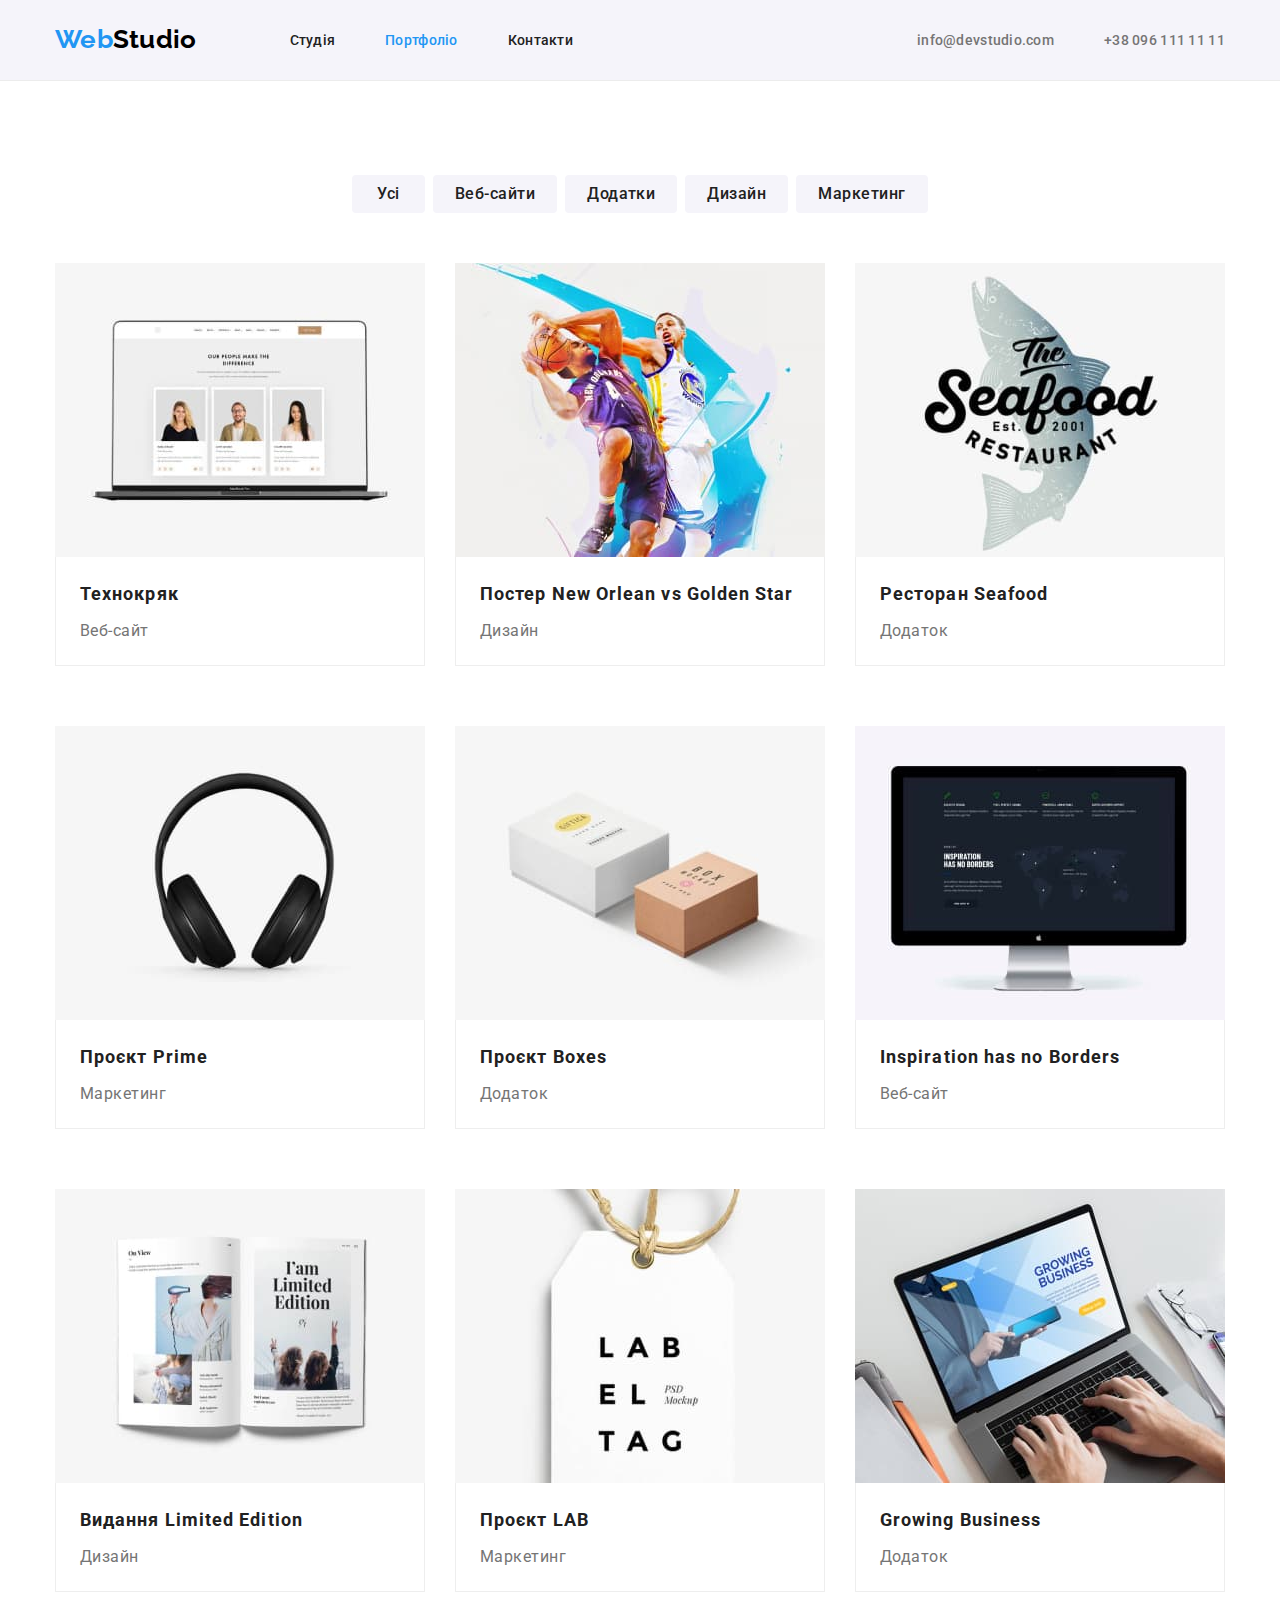
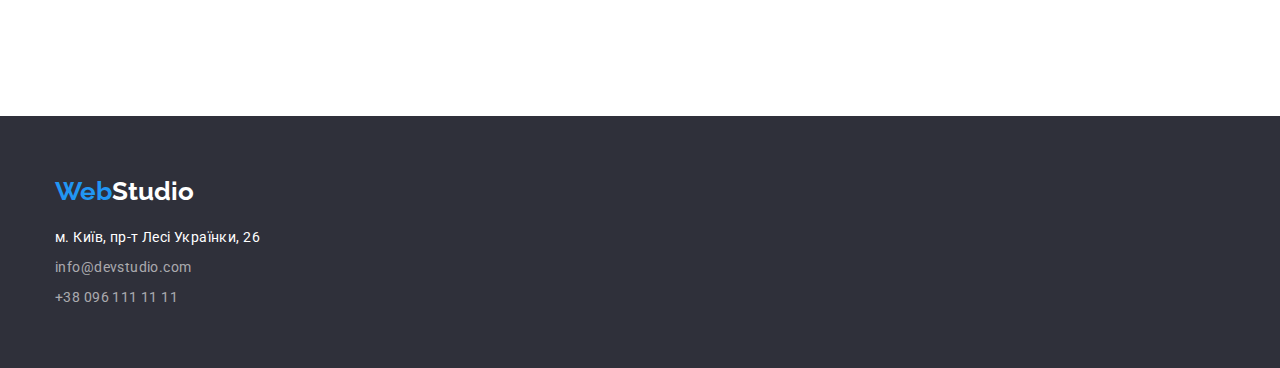
==== portfolio.html @ b0a4e6e9 "початок ДЗ4" ====
<!DOCTYPE html>
<html lang="uk">
  <head>
    <meta charset="UTF-8" />
    <meta http-equiv="X-UA-Compatible" content="IE=edge" />
    <meta name="viewport" content="width=device-width, initial-scale=1.0" />
    <title>Портфоліо</title>
    <!-- спочатку шрифти -->
    <link rel="preconnect" href="https://fonts.googleapis.com" />
    <link rel="preconnect" href="https://fonts.gstatic.com" crossorigin />
    <link
      rel="stylesheet"
      href="https://fonts.googleapis.com/css2?family=Raleway:wght@700&family=Roboto:wght@400;500;700;900&display=swap"
    />
    <!-- нормалізатор -->
    <link
      rel="stylesheet"
      href="https://cdnjs.cloudflare.com/ajax/libs/modern-normalize/1.0.0/modern-normalize.min.css"
    />
    <!-- мої стилі -->
    <link rel="stylesheet" href="./css/styles.css" />
  </head>
  <body>
    <!-- шапка сайта з навігацією-->
    <header class="header-section">
      <!--Logo-->
      <div class="container header-container">
        <a class="logo header" href="./index.html">
          <span class="logo web">Web</span>
          <span class="logo studio">Studio</span>
        </a>
        <!-- Навігація по сторінках сайта -->
        <nav class="header-nav">
          <ul class="header-nav-list">
            <li class="header-nav-item">
              <a class="header-nav-link" href="./index.html">Студія</a>
            </li>
            <li class="header-nav-item">
              <a class="header-nav-link current" href="./portfolio.html"
                >Портфоліо</a
              >
            </li>
            <li class="header-nav-item">
              <a class="header-nav-link" href="#contacts">Контакти</a>
            </li>
          </ul>
        </nav>
        <!-- Лінки контактів -->
        <ul class="header-contact-list">
          <li class="header-contact-item">
            <a class="header-contact-link" href="mailto:info@devstudio.com"
              >info@devstudio.com
            </a>
          </li>
          <li class="header-contact-item">
            <a class="header-contact-link" href="tel:+380961111111"
              >+38 096 111 11 11</a
            >
          </li>
        </ul>
      </div>
    </header>
    <!--контент сторінки portfolio-->
    <main>
      <!-- content-portfolio-section-->
      <section class="portfolio-section section">
        <div class="container">
          <h1 class="title-first visually-hidden">Портфоліо</h1>
          <!-- list of buttons=filter portfolio  -->
          <ul class="filter-list">
            <li class="filter-item">
              <button type="button" class="filter-button btn all">Усі</button>
            </li>
            <li class="filter-item">
              <button type="button" class="filter-button btn web">
                Веб-сайти
              </button>
            </li>
            <li class="filter-item">
              <button type="button" class="filter-button btn app">
                Додатки
              </button>
            </li>
            <li class="filter-item">
              <button type="button" class="filter-button btn design">
                Дизайн
              </button>
            </li>
            <li class="filter-item">
              <button type="button" class="filter-button btn marketing">
                Маркетинг
              </button>
            </li>
          </ul>
          <!--  list of project cards  -->
          <ul class="projects-list">
            <!--project1 11 Веб-сайт Технокряк  -->
            <li class="project-item">
              <a class="project-link" href="#">
                <img
                  class="project-img"
                  src="./images/project1.jpg"
                  alt="Проект Веб-сайту Технокряк"
                />
                <div class="group-portfolio">
                  <h2 class="project-title">Технокряк</h2>
                  <p  class="project-type">Веб-сайт</p>
                </div>
              </a>
            </li>
            <!--project2 12 Дизайн Постер New Orlean vs Golden Star -->
            <li class="project-item">
              <a class="project-link" href="#">
                <img
                  class="project-img"
                  src="./images/project2.jpg"
                  alt="Проект Дизайну Постер New Orlean vs Golden"
                />
                <div class="group-portfolio">
                  <h2 class="project-title">
                    Постер New Orlean vs Golden Star
                  </h2>
                  <p class="project-type">Дизайн</p>
                </div>
              </a>
            </li>
            <!--project3 13 Додаток Ресторан Seafood -->
            <li class="project-item">
              <a class="project-link" href="#">
                <img
                  class="project-img"
                  src="./images/project3.jpg"
                  project-title
                  alt="Проект Додаток Ресторан Seafood"
                />
                <div class="group-portfolio">
                  <h2 class="project-title">Ресторан Seafood</h2>
                  <p class="project-type">Додаток</p>
                </div>
              </a>
            </li>
            <!--project4 21 Маркетинг Проєкт Prime  -->
            <li class="project-item">
              <a class="project-link" href="#">
                <img
                  class="project-img"
                  src="./images/project4.jpg"
                  alt="Проект Маркетинг Проєкт Prime"
                />
                <div class="group-portfolio">
                  <h2 class="project-title">Проєкт Prime</h2>
                  <p class="project-type">Маркетинг</p>
                </div>
              </a>
            </li>
            <!--project5 22 Додаток Проєкт Boxes -->
            <li class="project-item">
              <a class="project-link" href="#">
                <img
                  class="project-img"
                  src="./images/project5.jpg"
                  alt="Проект Додаток Проєкт Boxes"
                />
                <div class="group-portfolio">
                  <h2 class="project-title">Проєкт Boxes</h2>
                  <p class="project-type">Додаток</p>
                </div>
              </a>
            </li>
            <!--project6 23 Веб-сайт Inspiration has no Borders -->
            <li class="project-item">
              <a class="project-link link" href="#">
                <img
                  class="project-img"
                  src="./images/project6.jpg"
                  alt="Проект Веб-сайта Inspiration has no Borders"
                />
                <div class="group-portfolio">
                  <h2 class="project-title">Inspiration has no Borders</h2>
                  <p class="project-type">Веб-сайт</p>
                </div>
              </a>
            </li>
            <!--project7 31 Дизайн Видання Limited Edition -->
            <li class="project-item">
              <a class="project-link link" href="#">
                <img
                  class="project-img"
                  src="./images/project7.jpg"
                  alt="Проект Дизайну Видання Limited Edition"
                />
                <div class="group-portfolio">
                  <h2 class="project-title">Видання Limited Edition</h2>
                  <p class="project-type">Дизайн</p>
                </div>
              </a>
            </li>
            <!--project8 32 Мркетинг Проєкт LAB -->
            <li class="project-item">
              <a class="project-link link" href="#">
                <img
                  class="project-img"
                  src="./images/project8.jpg"
                  alt="Проект Маркетингу Проєкт LAB"
                />
                <div class="group-portfolio">
                  <h2 class="project-title">Проєкт LAB</h2>
                  <p class="project-type">Маркетинг</p>
                </div>
              </a>
            </li>
            <!--project9 33 Додаток Growing Business -->
            <li class="project-item">
              <a class="project-link link" href="#">
                <img
                  class="project-img"
                  src="./images/project9.jpg"
                  alt="Проект Додаток Growing Business"
                />
                <div class="group-portfolio">
                  <h2 class="project-title">Growing Business</h2>
                  <p class="project-type">Додаток</p>
                </div>
              </a>
            </li>
          </ul>
        </div>
      </section>
    </main>
    <footer class="footer-section" id="contacts">
      <div class="container">
        <a class="logo footer" href="./index.html"
          ><span class="logo web">Web</span
          ><span class="logo studio">Studio</span>
        </a>
        <address class="address-section">
          <ul class="footer-list">
            <li class="footer-list-item">
              <a
                class="footer-link map"
                href="https://goo.gl/maps/kqAVkC1o9cEqBrma6"
                target="_blank"
                rel="noopener noreferrer nofollow"
                >м. Київ, пр-т Лесі Українки, 26</a
              >
            </li>
            <li class="footer-list-item">
              <a class="footer-link" href="mailto:info@devstudio.com"
                >info@devstudio.com</a
              >
            </li>
            <li class="footer-list-item">
              <a class="footer-link" href="tel:+380961111111"
                >+38 096 111 11 11</a
              >
            </li>
          </ul>
        </address>
      </div>
    </footer>
  </body>
</html>
---- css/styles.css ----
/* змінні */
/* палітра проекта */
:root {
  --prime-bg-color--: #ffffff; /*білий*/
  --second-bg-color--: #2f303a; /*темно сірий*/
  --title-ccolor--: #212121; /*чорний*/
  --accent-color--: #2196f3; /*голубий*/
  --text-color--: #757575; /*сірий*/
  --button-bg-color--: #f5f4fa;

  /* шрифти проекта  */
  --prime-font-family--: "Roboto", sans-serif;
  --second-font-family--: "Raleway", sans-serif;
}
/* глобальні налаштування */
body {
  font-family: var(--prime-font-family--); /*'Roboto', sans-serif*/
  color: var(--text-color--);
  background-color: var(--prime-bg-color--);
}

/* reset  обнулюємо відступи/стилі призначені browser*/
h1,
h2,
h3,
h4,
h5,
h6,
p {
  margin: 0;
}

ul {
  margin: 0;
  padding: 0;
  list-style: none;
}
li {
  margin: 0;
  padding: 0;
}

img {
  display: block;
}
a {
  text-decoration: none;
}
/*загальне налаштування для кнопок */
.btn {
  font-family: var(--prime-font-family--);
  border: none;
  cursor: pointer;
}
/* активна кнопка */
.active {
  color: var(--prime-bg-color--);
  background: var(--accent-color--);
}

/* скриває елемент */
.visually-hidden {
  position: fixed;
  transform: scale(0);
}
/* більший контейнер */
.big-container {
  width: 1600px;
  margin: 0 auto; /* батько центрує  в собі*/
}  

/* меньший контейнер  */
.container {
  width: 1200px;
  margin: 0 auto; /*вертик забирає горизонт центрує блоковий*/
  padding: 0 15px;
}
/* спільна властивість секцій */
.section {
  padding-bottom: 94px;
  
 }

.uppercase {
  text-transform: uppercase;
}

/* h1 */
.title-first {
  font-weight: 900;
  font-size: 44px;
  line-height: calc(60 / 44);
  text-align: center;
  letter-spacing: 0.06em;
  text-transform: uppercase;
  color: var(--title-color--);
}
/* h2 */
.title-second {
  font-weight: 700;
  font-size: 36px;
  line-height: calc(42 / 36);
  text-align: center;
  letter-spacing: 0.03em;
  color: var(--title-ccolor--);
}
/* h3 */
.title-third {
  font-weight: 700;
  font-size: 14px;
  line-height: calc(16 / 14);
  letter-spacing: 0.03em;
  text-align: center;
  /* text-transform: uppercase; */
  color: var(--title-ccolor--);
}

/* стилі header */

.header-section {
  /* спільний шрифт */
  font-weight: 500;
  font-size: 14px;
  line-height: calc(16 / 14);
  letter-spacing: 0.02em;
  
  /* margin-bottom:21px; */
}
/* logo */
.logo {
  font-family: "Raleway", sans-serif;
  font-weight: 700;
  font-style: normal;
  font-size: 26px;
  line-height: calc(31 / 26);
  letter-spacing: 3%;
}
.logo.header {
  display: flex;
  
}
.logo.web {
  color: var(--accent-color--);
}
.logo.studio {
  display:inline-block;
  margin-right:93px;
  color: #000;

}
.header-section {
  border-bottom: 1px solid#ECECEC;
  background-color: var(--button-bg-color--);
}
/* весь header у flex container */
.header-container {
  display: flex;
  /* justify-content: space-between; */
  align-items: center;
  padding-top: 24px;
  padding-bottom: 25px;
 
}
/* Навігація по сторінках сайта */
/* навігація  в header  flex container*/
.header-nav-list {
  display: flex;
  justify-content: space-between;
  margin-right:344px;
}
/* елементи навігації */
.header-nav-item:not(:last-child) {
  margin-right: 50px;
}
/* padding link збільшує зону клікабельності */
.header-nav-link {
  color: var(--title-ccolor--);
  padding: 32px 0px;
}
/* підсвітка посилання активної сторінки */
.current {
  color: var(--accent-color--);
}
/* Контакт ліст у flex щоб поставити у рядок */
.header-contact-list {
  display: flex;
}
.header-contact-item:not(:first-child) {
  margin-left: 50px;
}

/* вигляд мейл і телефон */
.header-contact-link {
  color: var(--text-color--);
  padding: 32px 0px;
}
/* реакція на наведення на елемент списка посилання  */
.header-nav-link:focus,
.header-nav-link:hover,
.header-contact0link:focus,
.header-contact-link:hover {
  color: var(--accent-color--);
}

/* стилі index */
/* секція hero */
/* hero  title-first */

.hero-section {
  color: var(--prime-bg-color--); /*білий*шрифт */
  background: var(--second-bg-color--); /*темн осірий фон*/
  padding-top: 200px;
  padding-bottom: 200px;
}

.title-first.hero-title {
  margin-left: auto;
  margin-right: auto;
  margin-bottom: 30px;
  width: 696px;
}

.hero-button {
  padding: 10px 32px;
  font-weight: 700;
  font-size: 16px;
  line-height: calc(30 / 16);
  letter-spacing: 0.06em;
  background-color: var(--accent-color--);
  color: var(--prime-bg-color);
  box-shadow: 0px 4px 4px rgba(0, 0, 0, 0.15);
  border-radius: 4px;
  display:block;
  margin: 0 auto; /*вертик забирає горизонтально центрує*/
}
.hero-button:focus,
.hero-button:hover {
  background: #188ce8;
}

/* секція Особливості */
/* feature-section */
/* h2 схований */
/* h3 - .tille-third */
/* feature-section обгорнута в  container 1200px */
.feature-section {
  padding-top: 94px;
}

/* список feature ставимо в рядок */
.feature-list {
  display: flex;
  justify-content: space-between;
}
/* заголовки в li feature-list */
.feature-list .title-third {
  text-align: left;
  margin-bottom: 10px;
}
/* p в li */
.feature-text {
  font-size: 14px;
  line-height: calc(24 / 14);
  letter-spacing: 0.03em;
  color: var(--text-color--);
}
/* колекція контайнера flex-list * /
/* всі елементи однакової величини на main axis */
.feature-list-item {
  flex-basis: 270px;
}
/* відстань між всіма ел-ми колекції крім останнього */
.feature-list-item:not(:last-child) {
  margin-right: 30px;
}
/* секція deal Чим ми займаємось */
/*h2 - .title-second*/

.container .deal {
  margin: 0px 15px;
}

.title-second.deal-title {
  margin-bottom: 50px;
}
/* картинки в рядок */
.deal-list {
  display: flex;
  justify-content: space-between;
}
/* Якщо змінити к-ть картинок поки не знаю що написати замість 3 */
/* img  діти li які є ел-ми flex container тому унаслідують наступне  */
.deal-list-item {
  flex-basis: calc((100% - 30px * 2) / 3);
}
/* підозрюю що рохміри img треба пропорційно до різних екранів */
.deal-list-img {
  width: 370px;
  max-height: 294px;
}
/* .deal-list-item:not(:last-child) {
  margin-right:30px;
 } */

/* секція Наша команда */
/* h2 Наша команда - title-second */
.team-section {
  background: #f5f4fa;
  padding-top: 94px;
  padding-bottom: 94px;
}

.team-title.title-second {
  margin-bottom: 50px;
}

.team-cards-list {
  display: flex;
  
  justify-content: center;
}

.team-card-item {
  background-color: var(--prime-bg-color--);
  box-shadow: 0px 1px 3px rgba(0, 0, 0, 0.12), 0px 1px 1px rgba(0, 0, 0, 0.14), 0px 2px 1px rgba(0, 0, 0, 0.2);
border-radius: 0px 0px 4px 4px;

  margin-right: 30px;
  flex-basis: calc((100%-30px * 3) / 4);
}

.team-card-item:last-child {
  margin-right: 0px;
}

.card-image {
  display: block;
  width: 270px;
  margin-bottom: 30px;
  /* height: 260px; */
}
/* h3 - card-name title-second */
.card-name {
  font-weight: 500;
  font-size: 16px;
  line-height: calc(18.75 / 1 6);
  letter-spacing: 0.03em;
  color: var(--title-ccolor--);
  text-align: center;
  margin-bottom: 10px;
}

/* position */
.card-position {
  font-size: 16px;
  line-height: calc(18.75 / 16);
  text-align: center;
  letter-spacing: 0.03em;
  color: var(--text-color--);
  margin-bottom: 30px;
}

/* porfolio section */
/* h1 Портфоліо -title-first схований */
/* розширяємо секцію щоб контент відступаєв від фільтра */
.portfolio-section {
  padding-top: 94px;
}

/* меню фільтра проектів */
/* ul - flex container */
.filter-list {
  display: flex;
  justify-content: center;
  gap: 8px;
  margin-bottom: 50px;
 
}

/* кнопка фільтра за замовчанням inline */

.filter-button {
  display:inline-block;
  text-align: center;
  font-weight: 500;
  font-size: 16px;
  line-height: calc(26 / 16);
  letter-spacing: 0.03em;
  color: var(--title-ccolor--);
  background: var(--button-bg-color--);
  border-radius: 4px;
  padding: 6px 22px;
  /* margin:0; */
  
  
 }
 .filter-button.all{
 padding: 6px 25px;
 }

/* кнопки фільтра проектів при hover */
.filter-button:focus,
.filter-button:hover {
   color: var(--prime-bg-color--);
  background-color: var(--accent-color--);
}



/* projects */
/* h2 - title-econd  */
.project-img {
  width: 370px;
  height: 294px;
   
}

/* згрупування під карткою портфоліо */
.group-portfolio {
  width: 370px;
  padding:19px 24px 19px 24px ;
  border: 1px solid #eeeeee;
  border-top: none;
 }

/*h2 title-project */
.project-title {
  font-weight: 700;
  font-size: 18px;
  line-height: calc(36 / 18);
  letter-spacing: 0.06em;
  color: var(--title-ccolor--);
  margin-bottom: 4px;
}

.project-type {
  font-size: 16px;
  line-height: calc(30 / 16);
  letter-spacing: 0.03em;
  color: var(--text-color--);
}

/* проекти в рядок з переносом по 4 з gap 30зч */
.projects-list {
  display: flex;
  flex-wrap: wrap;
  gap: 30px;
}
/* проект */
.project-item {
  background: #ffffff;
  /* flex-basis: calc((100%-30px * 2) / 3); */
   margin-bottom:30px; 
   
}
/* кожному 3му забрати правий маржин */
/* .project-item:nth-child(3n){
 margin-right:0px;
}
/* останнім 3м забрати нижній маржин */
/*.project-item:nth-last-child(-n+3){
 margin-bottom:0px;
} */

/* стилі footer*/
.footer-section {
  background: var(--second-bg-color--);
  padding-top: 60px;
  padding-bottom: 60px;
  /* border-top: 0px solid transparent; */
}
/* спільний шрифт для блоку address */
.footer-section .logo.studio {
  display:inline-block;
  color: var(--prime-bg-color--);
  margin-right:0px;
}
/* обгорнули в div щоб зобити блочним*/
.logo.footer {
  display:inline-block;
  margin-bottom: 20px;
 }

.footer-link {
  color: rgba(255, 255, 255, 0.6);
  font-style: normal;
  font-size: 14px;
  line-height: calc(21 / 14);
  letter-spacing: 0.03em;
}

/* .footer-list-item {
  font-style: normal;
  font-size: 14px;
  line-height: calc(24 / 14);
  letter-spacing: 0.03em;
} */

.footer-list-item:not(:last-child) {
  margin-bottom: 9px;
}

/* адреса  */
.footer-link.map {
  color: var(--prime-bg-color--);
}

/* реакція на наведення мишки або клавіатури на любий лінк футера */
.footer-link:hover,
.footer-link:focus {
  color: var(--accent-color--);
}
.footer-link-map:hover,
.footer-link-map:focus {
  color: var(--accent-color--);
}
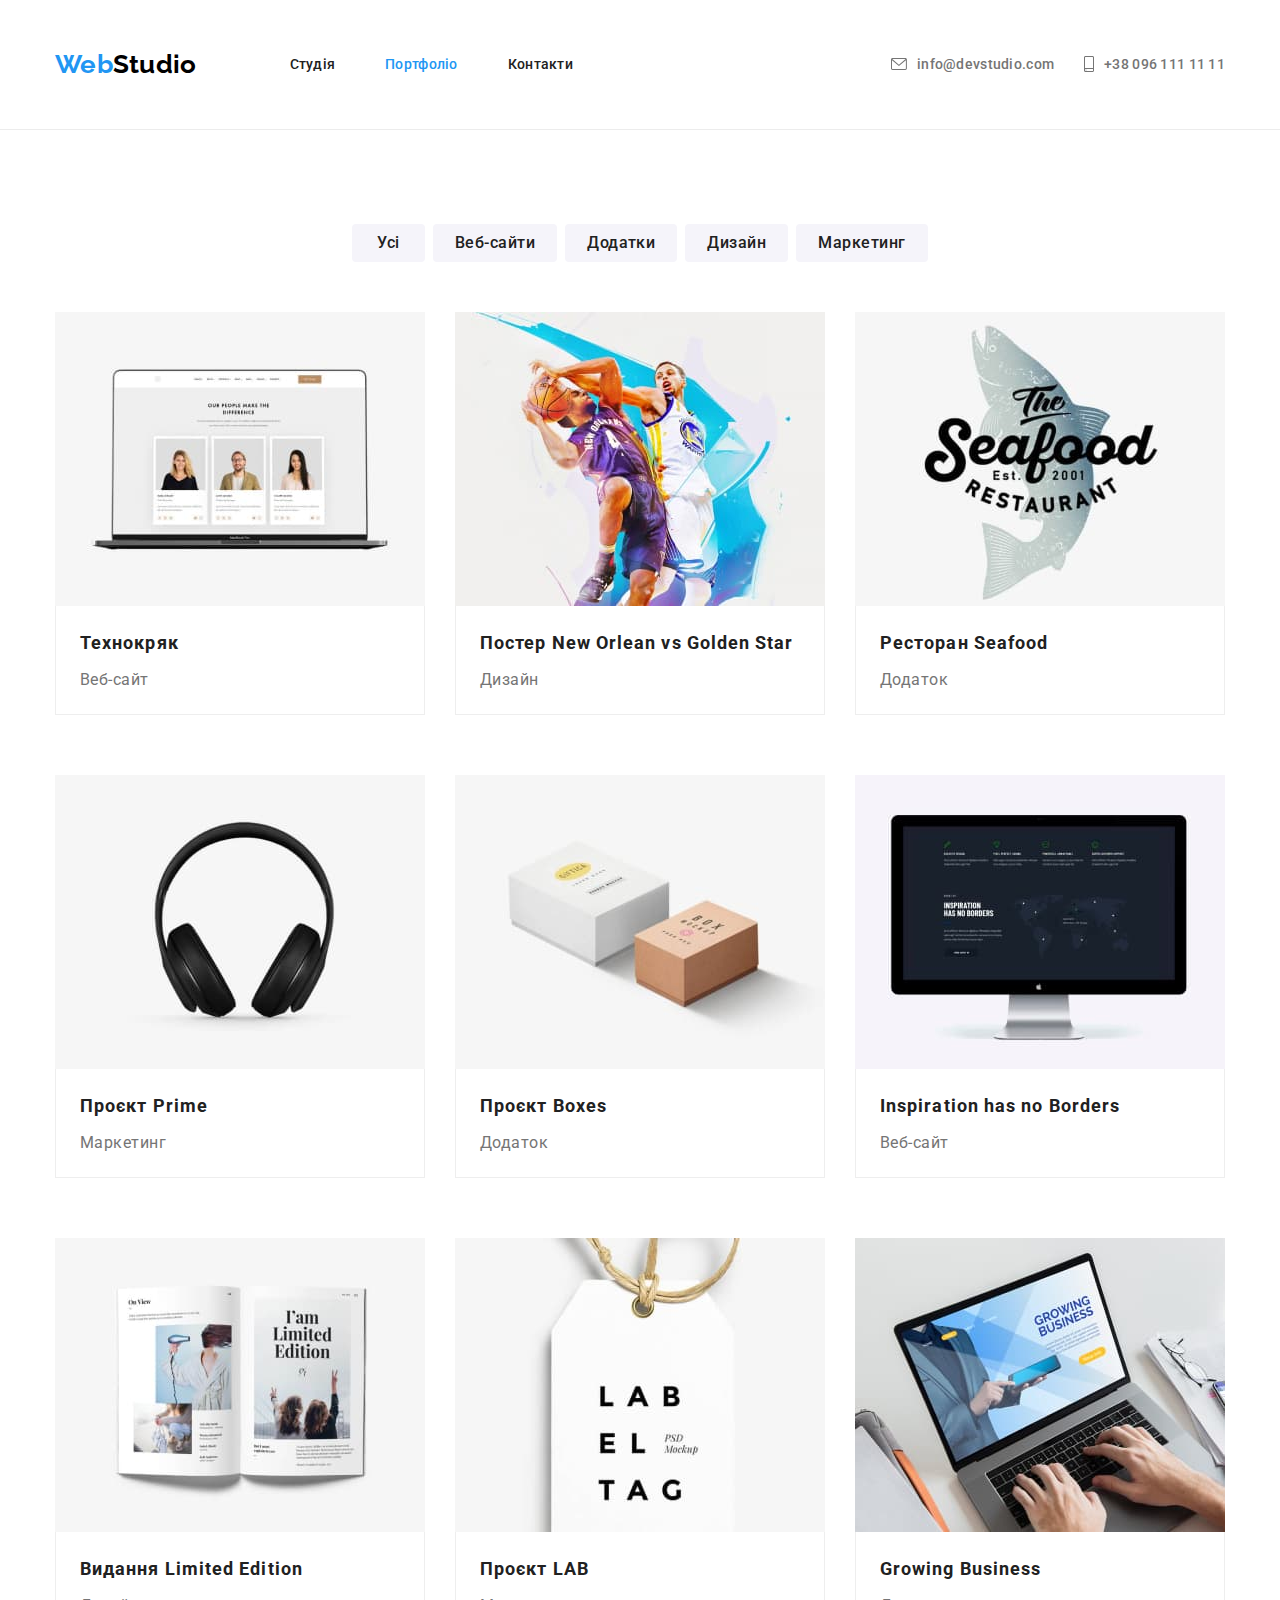
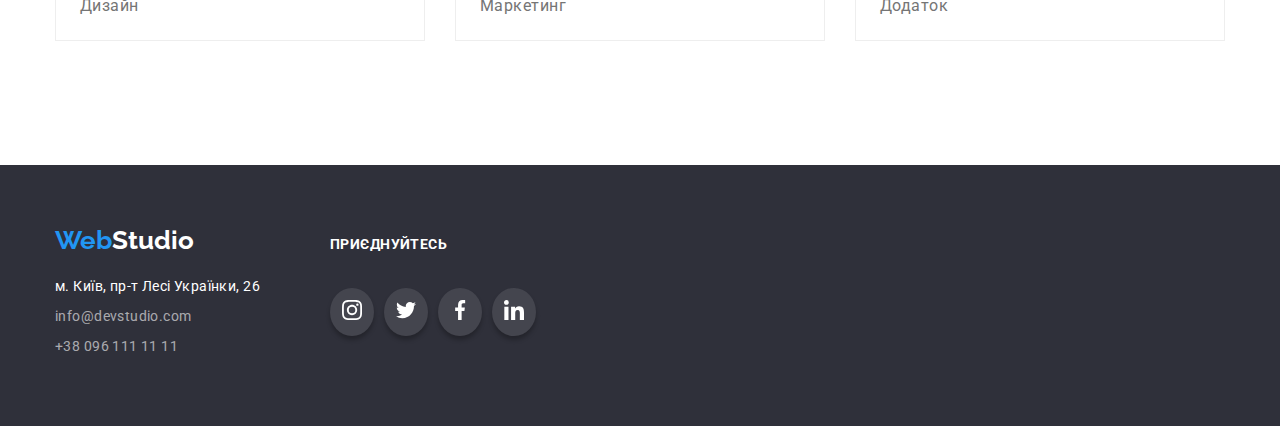
==== commit dd932301: "ДЗ4 перша версія" ====
--- a/portfolio.html
+++ b/portfolio.html
@@ -22,7 +22,7 @@
   </head>
   <body>
     <!-- шапка сайта з навігацією-->
-    <header class="header-section">
+     <header class="header-section">
       <!--Logo-->
       <div class="container header-container">
         <a class="logo header" href="./index.html">
@@ -36,9 +36,7 @@
               <a class="header-nav-link" href="./index.html">Студія</a>
             </li>
             <li class="header-nav-item">
-              <a class="header-nav-link current" href="./portfolio.html"
-                >Портфоліо</a
-              >
+              <a class="header-nav-link  current" href="./portfolio.html">Портфоліо</a>
             </li>
             <li class="header-nav-item">
               <a class="header-nav-link" href="#contacts">Контакти</a>
@@ -48,11 +46,17 @@
         <!-- Лінки контактів -->
         <ul class="header-contact-list">
           <li class="header-contact-item">
+            <svg class="contact-icon" width="16" height="12">
+              <use href="./images/icons.svg#envelope"></use>
+            </svg>
             <a class="header-contact-link" href="mailto:info@devstudio.com"
               >info@devstudio.com
             </a>
           </li>
           <li class="header-contact-item">
+            <svg class="contact-icon" width="10" height="16">
+              <use href="./images/icons.svg#smartphone"></use>
+            </svg>
             <a class="header-contact-link" href="tel:+380961111111"
               >+38 096 111 11 11</a
             >
@@ -228,34 +232,69 @@
       </section>
     </main>
     <footer class="footer-section" id="contacts">
-      <div class="container">
-        <a class="logo footer" href="./index.html"
-          ><span class="logo web">Web</span
-          ><span class="logo studio">Studio</span>
-        </a>
-        <address class="address-section">
-          <ul class="footer-list">
-            <li class="footer-list-item">
-              <a
-                class="footer-link map"
-                href="https://goo.gl/maps/kqAVkC1o9cEqBrma6"
-                target="_blank"
-                rel="noopener noreferrer nofollow"
-                >м. Київ, пр-т Лесі Українки, 26</a
-              >
-            </li>
-            <li class="footer-list-item">
-              <a class="footer-link" href="mailto:info@devstudio.com"
-                >info@devstudio.com</a
-              >
-            </li>
-            <li class="footer-list-item">
-              <a class="footer-link" href="tel:+380961111111"
-                >+38 096 111 11 11</a
-              >
-            </li>
-          </ul>
-        </address>
+      <div class="container footer-combine">
+        <div class="footer-left">
+          <a class="logo footer" href="./index.html"
+            ><span class="logo web">Web</span
+            ><span class="logo studio">Studio</span>
+          </a>
+          <address class="address-section">
+            <ul class="footer-list">
+              <li class="footer-list-item">
+                <a
+                  class="footer-link map"
+                  href="https://goo.gl/maps/kqAVkC1o9cEqBrma6"
+                  target="_blank"
+                  rel="noopener noreferrer nofollow"
+                  >м. Київ, пр-т Лесі Українки, 26</a
+                >
+              </li>
+              <li class="footer-list-item">
+                <a class="footer-link" href="mailto:info@devstudio.com"
+                  >info@devstudio.com</a
+                >
+              </li>
+              <li class="footer-list-item">
+                <a class="footer-link" href="tel:+380961111111"
+                  >+38 096 111 11 11</a
+                >
+              </li>
+            </ul>
+          </address>
+        </div>
+        <div class="footer-right">
+          <p class="social-text">приєднуйтесь</p>
+          <ul class="social-link-list footer">
+              <li class="social-link-item">
+                <a href="" class="social-link-button footer">
+                  <svg class="social-link-icon" width="20" height="20">
+                    <use href="./images/icons.svg#instagram"></use>
+                  </svg>
+                </a>
+              </li>
+              <li class="social-link-item">
+                <a href="" class="social-link-button footer">
+                  <svg class="social-link-icon" width="20" height="20">
+                    <use href="./images/icons.svg#twitter"></use>
+                  </svg>
+                </a>
+              </li>
+              <li class="social-link-item">
+                <a href="" class="social-link-button footer">
+                  <svg class="social-link-icon" width="20" height="20">
+                    <use href="./images/icons.svg#facebook"></use>
+                  </svg>
+                </a>
+              </li>
+              <li class="social-link-item">
+                <a href="" class="social-link-button footer">
+                  <svg class="social-link-icon" width="20" height="20">
+                    <use href="./images/icons.svg#linkedin"></use>
+                  </svg>
+                </a>
+              </li>
+              </ul>
+        </div>
       </div>
     </footer>
   </body>
--- a/css/styles.css
+++ b/css/styles.css
@@ -7,6 +7,7 @@
   --accent-color--: #2196f3; /*голубий*/
   --text-color--: #757575; /*сірий*/
   --button-bg-color--: #f5f4fa;
+  --icon-color--: #afb1b8; /*світло сірий */
 
   /* шрифти проекта  */
   --prime-font-family--: "Roboto", sans-serif;
@@ -65,9 +66,9 @@
 }
 /* більший контейнер */
 .big-container {
-  width: 1600px;
+  max-width: 1600px;
   margin: 0 auto; /* батько центрує  в собі*/
-}  
+}
 
 /* меньший контейнер  */
 .container {
@@ -78,8 +79,7 @@
 /* спільна властивість секцій */
 .section {
   padding-bottom: 94px;
-  
- }
+}
 
 .uppercase {
   text-transform: uppercase;
@@ -123,7 +123,7 @@
   font-size: 14px;
   line-height: calc(16 / 14);
   letter-spacing: 0.02em;
-  
+
   /* margin-bottom:21px; */
 }
 /* logo */
@@ -137,20 +137,18 @@
 }
 .logo.header {
   display: flex;
-  
 }
 .logo.web {
   color: var(--accent-color--);
 }
 .logo.studio {
-  display:inline-block;
-  margin-right:93px;
+  display: inline-block;
+  margin-right: 93px;
   color: #000;
-
 }
 .header-section {
   border-bottom: 1px solid#ECECEC;
-  background-color: var(--button-bg-color--);
+  /* background-color: var(--button-bg-color--); */
 }
 /* весь header у flex container */
 .header-container {
@@ -159,14 +157,13 @@
   align-items: center;
   padding-top: 24px;
   padding-bottom: 25px;
- 
 }
 /* Навігація по сторінках сайта */
 /* навігація  в header  flex container*/
 .header-nav-list {
   display: flex;
   justify-content: space-between;
-  margin-right:344px;
+  margin-right: 318px;
 }
 /* елементи навігації */
 .header-nav-item:not(:last-child) {
@@ -184,9 +181,27 @@
 /* Контакт ліст у flex щоб поставити у рядок */
 .header-contact-list {
   display: flex;
-}
-.header-contact-item:not(:first-child) {
-  margin-left: 50px;
+  margin: 0 auto;
+  gap: 30px;
+}
+/* .header-contact-item:not(:first-child) {
+  margin-left: 30px;
+} */
+.header-contact-item {
+  display: flex;
+  gap: 10px;
+  justify-content: center;
+  align-items: center;
+}
+
+.contact-icon {
+  fill: #757575;
+}
+/* hover на контакти в header */
+.header-contact-item:hover .contact-icon,
+.header-contact-item:focus .contact-icon {
+  color: var(--accent-color--);
+  fill: var(--accent-color--);
 }
 
 /* вигляд мейл і телефон */
@@ -208,7 +223,8 @@
 
 .hero-section {
   color: var(--prime-bg-color--); /*білий*шрифт */
-  background: var(--second-bg-color--); /*темн осірий фон*/
+  background: var(--second-bg-color--);
+  background-image: url("../images/hero-overlay.svg"), url("../images/hero.jpg");
   padding-top: 200px;
   padding-bottom: 200px;
 }
@@ -230,7 +246,7 @@
   color: var(--prime-bg-color);
   box-shadow: 0px 4px 4px rgba(0, 0, 0, 0.15);
   border-radius: 4px;
-  display:block;
+  display: block;
   margin: 0 auto; /*вертик забирає горизонтально центрує*/
 }
 .hero-button:focus,
@@ -273,6 +289,15 @@
 .feature-list-item:not(:last-child) {
   margin-right: 30px;
 }
+.icon-block {
+  background: var(--button-bg-color--);
+  border-radius: 4px;
+  padding: 25px 100px;
+  margin-bottom: 30px;
+}
+.feature-icon {
+  display: block;
+}
 /* секція deal Чим ми займаємось */
 /*h2 - .title-second*/
 
@@ -308,6 +333,7 @@
   background: #f5f4fa;
   padding-top: 94px;
   padding-bottom: 94px;
+  margin-bottom: 94px;
 }
 
 .team-title.title-second {
@@ -316,14 +342,15 @@
 
 .team-cards-list {
   display: flex;
-  
+
   justify-content: center;
 }
 
 .team-card-item {
   background-color: var(--prime-bg-color--);
-  box-shadow: 0px 1px 3px rgba(0, 0, 0, 0.12), 0px 1px 1px rgba(0, 0, 0, 0.14), 0px 2px 1px rgba(0, 0, 0, 0.2);
-border-radius: 0px 0px 4px 4px;
+  box-shadow: 0px 1px 3px rgba(0, 0, 0, 0.12), 0px 1px 1px rgba(0, 0, 0, 0.14),
+    0px 2px 1px rgba(0, 0, 0, 0.2);
+  border-radius: 0px 0px 4px 4px;
 
   margin-right: 30px;
   flex-basis: calc((100%-30px * 3) / 4);
@@ -357,8 +384,68 @@
   text-align: center;
   letter-spacing: 0.03em;
   color: var(--text-color--);
-  margin-bottom: 30px;
-}
+  /* margin-bottom: 16px; */
+}
+/* список іконом посилань соціальних мереж в рядок*/
+.social-link-list {
+  display: flex;
+  gap: 10px;
+  justify-content: space-between;
+  align-items: center;
+  margin: 16px 32px 30px;
+}
+
+/* кругла кнопка на соцмережі */
+.social-link-button {
+  display: block;
+  border-radius: 50%;
+  padding: 12px;
+  color:var(--icon-color--);
+}
+/* колір іконка соцмереж наслідує від кнопки-батька*/
+.social-link-icon {
+  fill: currentColor;
+}
+/* реакція посилання на наведення */
+.social-link-button:hover,
+.social-link-button:focus {
+  background-color: var(--accent-color--);
+  color:var(--prime-bg-color--);
+}
+
+/* секція Постійні клієнти */
+
+.title-client {
+  padding-bottom: 50px;
+}
+.client-list {
+  display: flex;
+  justify-content: center;
+  align-items: center;
+  gap: 30px;
+  padding-bottom: 94px;
+}
+.client-item {
+  width: 170px;
+  height: 92px;
+}
+.client-link {
+  display: block;
+  border-radius: 4px;
+  margin: 16px 32px;
+  color:var(--icon-color--);
+  border: 1px solid var(--icon-color--);
+}
+ .client-icon {
+  fill: currentColor;
+}
+
+.client-link:hover,
+.client-link:focus {
+  border-color: var(--accent-color--);
+  color:var(--accent-color--);
+} 
+
 
 /* porfolio section */
 /* h1 Портфоліо -title-first схований */
@@ -374,13 +461,12 @@
   justify-content: center;
   gap: 8px;
   margin-bottom: 50px;
- 
 }
 
 /* кнопка фільтра за замовчанням inline */
 
 .filter-button {
-  display:inline-block;
+  display: inline-block;
   text-align: center;
   font-weight: 500;
   font-size: 16px;
@@ -391,37 +477,32 @@
   border-radius: 4px;
   padding: 6px 22px;
   /* margin:0; */
-  
-  
- }
- .filter-button.all{
- padding: 6px 25px;
- }
+}
+.filter-button.all {
+  padding: 6px 25px;
+}
 
 /* кнопки фільтра проектів при hover */
 .filter-button:focus,
 .filter-button:hover {
-   color: var(--prime-bg-color--);
+  color: var(--prime-bg-color--);
   background-color: var(--accent-color--);
 }
-
-
 
 /* projects */
 /* h2 - title-econd  */
 .project-img {
   width: 370px;
   height: 294px;
-   
 }
 
 /* згрупування під карткою портфоліо */
 .group-portfolio {
   width: 370px;
-  padding:19px 24px 19px 24px ;
+  padding: 19px 24px 19px 24px;
   border: 1px solid #eeeeee;
   border-top: none;
- }
+}
 
 /*h2 title-project */
 .project-title {
@@ -450,8 +531,7 @@
 .project-item {
   background: #ffffff;
   /* flex-basis: calc((100%-30px * 2) / 3); */
-   margin-bottom:30px; 
-   
+  margin-bottom: 30px;
 }
 /* кожному 3му забрати правий маржин */
 /* .project-item:nth-child(3n){
@@ -471,15 +551,15 @@
 }
 /* спільний шрифт для блоку address */
 .footer-section .logo.studio {
-  display:inline-block;
+  display: inline-block;
   color: var(--prime-bg-color--);
-  margin-right:0px;
+  margin-right: 0px;
 }
 /* обгорнули в div щоб зобити блочним*/
 .logo.footer {
-  display:inline-block;
+  display: inline-block;
   margin-bottom: 20px;
- }
+}
 
 .footer-link {
   color: rgba(255, 255, 255, 0.6);
@@ -514,3 +594,36 @@
 .footer-link-map:focus {
   color: var(--accent-color--);
 }
+.footer-combine {
+  display: flex;
+  gap: 70px;
+  align-items:baseline;
+}
+.social-text {
+  color:var(--prime-bg-color--);
+  font-weight: 700;
+  font-size: 14px;
+  line-height:calc( 16 / 14);
+  letter-spacing: 0.03em;
+  text-transform: uppercase;
+ 
+}
+.footer-right {
+  display:flex;
+  flex-direction:column;
+  gap:20px;
+  align-content:flex-start;
+}
+.social-link-list.footer{
+  margin-right:0px;
+  margin-left:0px;
+}
+.social-link-button.footer{
+  color:var(--prime-bg-color--);
+background: rgba(255, 255, 255, 0.1);
+box-shadow: 0px 4px 4px rgba(0, 0, 0, 0.25);
+}
+.social-link-button.footer:hover,
+.social-link-button.footer:focus{
+  background-color: var(--accent-color--);
+}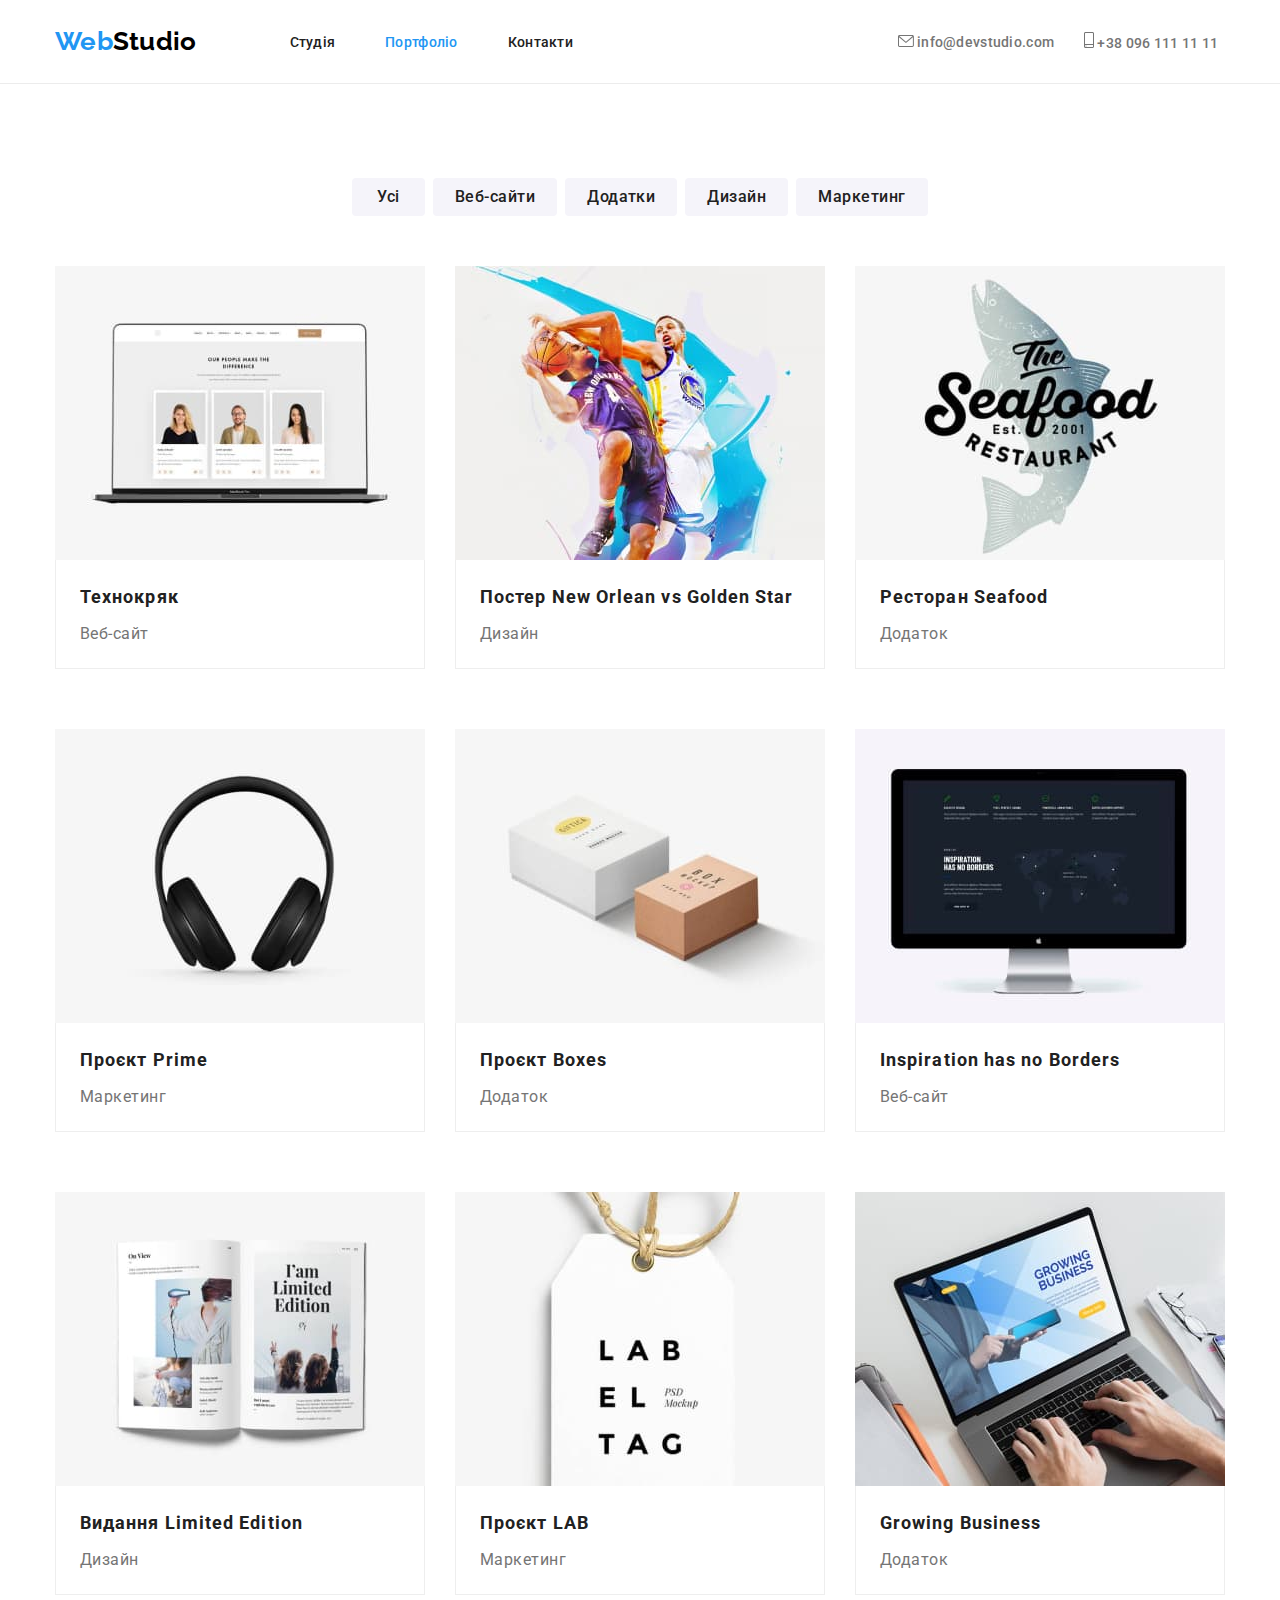
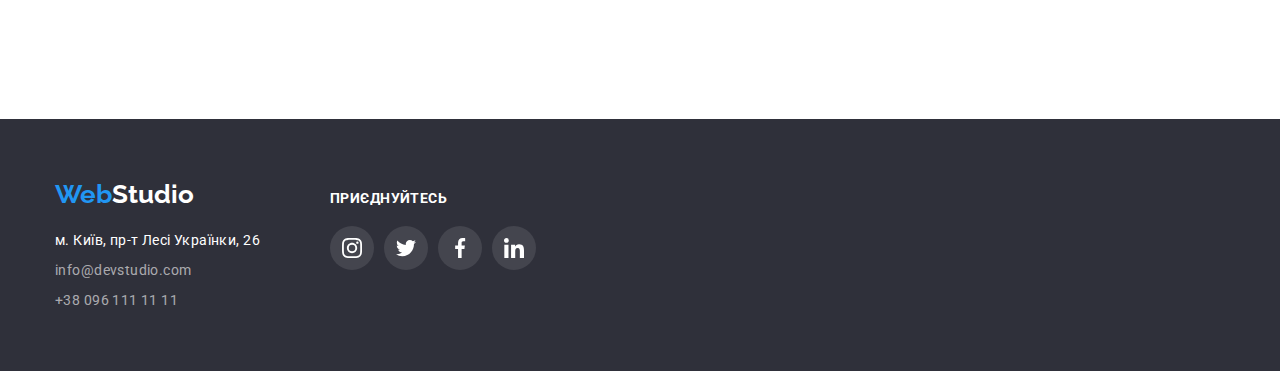
==== commit 779ba2e7: "виправила помилки" ====
--- a/portfolio.html
+++ b/portfolio.html
@@ -22,7 +22,7 @@
   </head>
   <body>
     <!-- шапка сайта з навігацією-->
-     <header class="header-section">
+    <header class="header-section">
       <!--Logo-->
       <div class="container header-container">
         <a class="logo header" href="./index.html">
@@ -36,7 +36,9 @@
               <a class="header-nav-link" href="./index.html">Студія</a>
             </li>
             <li class="header-nav-item">
-              <a class="header-nav-link  current" href="./portfolio.html">Портфоліо</a>
+              <a class="header-nav-link current" href="./portfolio.html"
+                >Портфоліо</a
+              >
             </li>
             <li class="header-nav-item">
               <a class="header-nav-link" href="#contacts">Контакти</a>
@@ -46,20 +48,20 @@
         <!-- Лінки контактів -->
         <ul class="header-contact-list">
           <li class="header-contact-item">
-            <svg class="contact-icon" width="16" height="12">
-              <use href="./images/icons.svg#envelope"></use>
-            </svg>
-            <a class="header-contact-link" href="mailto:info@devstudio.com"
-              >info@devstudio.com
+            <a class="header-contact-link" href="mailto:info@devstudio.com">
+              <svg class="contact-icon" width="16" height="12">
+                <use href="./images/icons.svg#envelope"></use>
+              </svg>
+              info@devstudio.com
             </a>
           </li>
           <li class="header-contact-item">
-            <svg class="contact-icon" width="10" height="16">
-              <use href="./images/icons.svg#smartphone"></use>
-            </svg>
-            <a class="header-contact-link" href="tel:+380961111111"
-              >+38 096 111 11 11</a
-            >
+            <a class="header-contact-link" href="tel:+380961111111">
+              <svg class="contact-icon" width="10" height="16">
+                <use href="./images/icons.svg#smartphone"></use>
+              </svg>
+              +38 096 111 11 11
+            </a>
           </li>
         </ul>
       </div>
@@ -108,7 +110,7 @@
                 />
                 <div class="group-portfolio">
                   <h2 class="project-title">Технокряк</h2>
-                  <p  class="project-type">Веб-сайт</p>
+                  <p class="project-type">Веб-сайт</p>
                 </div>
               </a>
             </li>
@@ -265,35 +267,35 @@
         <div class="footer-right">
           <p class="social-text">приєднуйтесь</p>
           <ul class="social-link-list footer">
-              <li class="social-link-item">
-                <a href="" class="social-link-button footer">
-                  <svg class="social-link-icon" width="20" height="20">
-                    <use href="./images/icons.svg#instagram"></use>
-                  </svg>
-                </a>
-              </li>
-              <li class="social-link-item">
-                <a href="" class="social-link-button footer">
-                  <svg class="social-link-icon" width="20" height="20">
-                    <use href="./images/icons.svg#twitter"></use>
-                  </svg>
-                </a>
-              </li>
-              <li class="social-link-item">
-                <a href="" class="social-link-button footer">
-                  <svg class="social-link-icon" width="20" height="20">
-                    <use href="./images/icons.svg#facebook"></use>
-                  </svg>
-                </a>
-              </li>
-              <li class="social-link-item">
-                <a href="" class="social-link-button footer">
-                  <svg class="social-link-icon" width="20" height="20">
-                    <use href="./images/icons.svg#linkedin"></use>
-                  </svg>
-                </a>
-              </li>
-              </ul>
+            <li class="social-link-item">
+              <a href="" class="social-link-button footer">
+                <svg class="social-link-icon" width="20" height="20">
+                  <use href="./images/icons.svg#instagram"></use>
+                </svg>
+              </a>
+            </li>
+            <li class="social-link-item">
+              <a href="" class="social-link-button footer">
+                <svg class="social-link-icon" width="20" height="20">
+                  <use href="./images/icons.svg#twitter"></use>
+                </svg>
+              </a>
+            </li>
+            <li class="social-link-item">
+              <a href="" class="social-link-button footer">
+                <svg class="social-link-icon" width="20" height="20">
+                  <use href="./images/icons.svg#facebook"></use>
+                </svg>
+              </a>
+            </li>
+            <li class="social-link-item">
+              <a href="" class="social-link-button footer">
+                <svg class="social-link-icon" width="20" height="20">
+                  <use href="./images/icons.svg#linkedin"></use>
+                </svg>
+              </a>
+            </li>
+          </ul>
         </div>
       </div>
     </footer>
--- a/css/styles.css
+++ b/css/styles.css
@@ -155,8 +155,8 @@
   display: flex;
   /* justify-content: space-between; */
   align-items: center;
-  padding-top: 24px;
-  padding-bottom: 25px;
+  /* padding-top: 24px;
+  padding-bottom: 25px; */
 }
 /* Навігація по сторінках сайта */
 /* навігація  в header  flex container*/
@@ -193,22 +193,22 @@
   justify-content: center;
   align-items: center;
 }
-
-.contact-icon {
-  fill: #757575;
-}
-/* hover на контакти в header */
-.header-contact-item:hover .contact-icon,
-.header-contact-item:focus .contact-icon {
-  color: var(--accent-color--);
-  fill: var(--accent-color--);
-}
-
 /* вигляд мейл і телефон */
 .header-contact-link {
   color: var(--text-color--);
   padding: 32px 0px;
 }
+/* колір  від  link-батька */
+.contact-icon {
+  fill: currentColor;
+}
+/* hover на контакти в header */
+.header-contact-link:hover .contact-icon,
+.header-contact-link:focus .contact-icon {
+  color: var(--accent-color--);
+  fill: var(--accent-color--);
+}
+
 /* реакція на наведення на елемент списка посилання  */
 .header-nav-link:focus,
 .header-nav-link:hover,
@@ -224,7 +224,12 @@
 .hero-section {
   color: var(--prime-bg-color--); /*білий*шрифт */
   background: var(--second-bg-color--);
-  background-image: url("../images/hero-overlay.svg"), url("../images/hero.jpg");
+  background-image: linear-gradient(
+      to bottom right,
+      rgba(47, 48, 58, 0.4),
+      rgba(47, 48, 58, 0.4)
+    ),
+    url("../images/hero.jpg");
   padding-top: 200px;
   padding-bottom: 200px;
 }
@@ -333,7 +338,6 @@
   background: #f5f4fa;
   padding-top: 94px;
   padding-bottom: 94px;
-  margin-bottom: 94px;
 }
 
 .team-title.title-second {
@@ -397,10 +401,15 @@
 
 /* кругла кнопка на соцмережі */
 .social-link-button {
-  display: block;
+  /* display: block; */
+  display: flex;
+  width: 44px;
+  height: 44px;
+  justify-content: center;
+  align-items: center;
   border-radius: 50%;
-  padding: 12px;
-  color:var(--icon-color--);
+  /* padding: 12px; */
+  color: var(--icon-color--);
 }
 /* колір іконка соцмереж наслідує від кнопки-батька*/
 .social-link-icon {
@@ -410,11 +419,14 @@
 .social-link-button:hover,
 .social-link-button:focus {
   background-color: var(--accent-color--);
-  color:var(--prime-bg-color--);
+  color: var(--prime-bg-color--);
 }
 
 /* секція Постійні клієнти */
-
+.client-section {
+  padding-top: 94px;
+  padding-bottom: 94px;
+}
 .title-client {
   padding-bottom: 50px;
 }
@@ -423,29 +435,28 @@
   justify-content: center;
   align-items: center;
   gap: 30px;
-  padding-bottom: 94px;
-}
-.client-item {
+}
+
+.client-link {
+  display: flex;
   width: 170px;
   height: 92px;
-}
-.client-link {
-  display: block;
+  justify-content: center;
+  align-items: center;
+  /* margin: 16px 32px; */
+  color: var(--icon-color--);
+  border: 1px solid var(--icon-color--);
   border-radius: 4px;
-  margin: 16px 32px;
-  color:var(--icon-color--);
-  border: 1px solid var(--icon-color--);
-}
- .client-icon {
+}
+.client-icon {
   fill: currentColor;
 }
 
 .client-link:hover,
 .client-link:focus {
   border-color: var(--accent-color--);
-  color:var(--accent-color--);
-} 
-
+  color: var(--accent-color--);
+}
 
 /* porfolio section */
 /* h1 Портфоліо -title-first схований */
@@ -533,6 +544,10 @@
   /* flex-basis: calc((100%-30px * 2) / 3); */
   margin-bottom: 30px;
 }
+.project-item:hover,
+.project-item:focus {
+  filter: drop-shadow(0px 4px 4px rgba(0, 0, 0, 0.25));
+}
 /* кожному 3му забрати правий маржин */
 /* .project-item:nth-child(3n){
  margin-right:0px;
@@ -597,33 +612,30 @@
 .footer-combine {
   display: flex;
   gap: 70px;
-  align-items:baseline;
+  align-items: baseline;
 }
 .social-text {
-  color:var(--prime-bg-color--);
+  color: var(--prime-bg-color--);
   font-weight: 700;
   font-size: 14px;
-  line-height:calc( 16 / 14);
+  line-height: calc(16 / 14);
   letter-spacing: 0.03em;
   text-transform: uppercase;
- 
 }
 .footer-right {
-  display:flex;
-  flex-direction:column;
-  gap:20px;
-  align-content:flex-start;
-}
-.social-link-list.footer{
-  margin-right:0px;
-  margin-left:0px;
-}
-.social-link-button.footer{
-  color:var(--prime-bg-color--);
-background: rgba(255, 255, 255, 0.1);
-box-shadow: 0px 4px 4px rgba(0, 0, 0, 0.25);
+  display: flex;
+  flex-direction: column;
+  gap: 20px;
+  align-content: flex-start;
+}
+.social-link-list.footer {
+  margin: 0 auto;
+}
+.social-link-button.footer {
+  color: var(--prime-bg-color--);
+  background: rgba(255, 255, 255, 0.1);
 }
 .social-link-button.footer:hover,
-.social-link-button.footer:focus{
+.social-link-button.footer:focus {
   background-color: var(--accent-color--);
-}+}
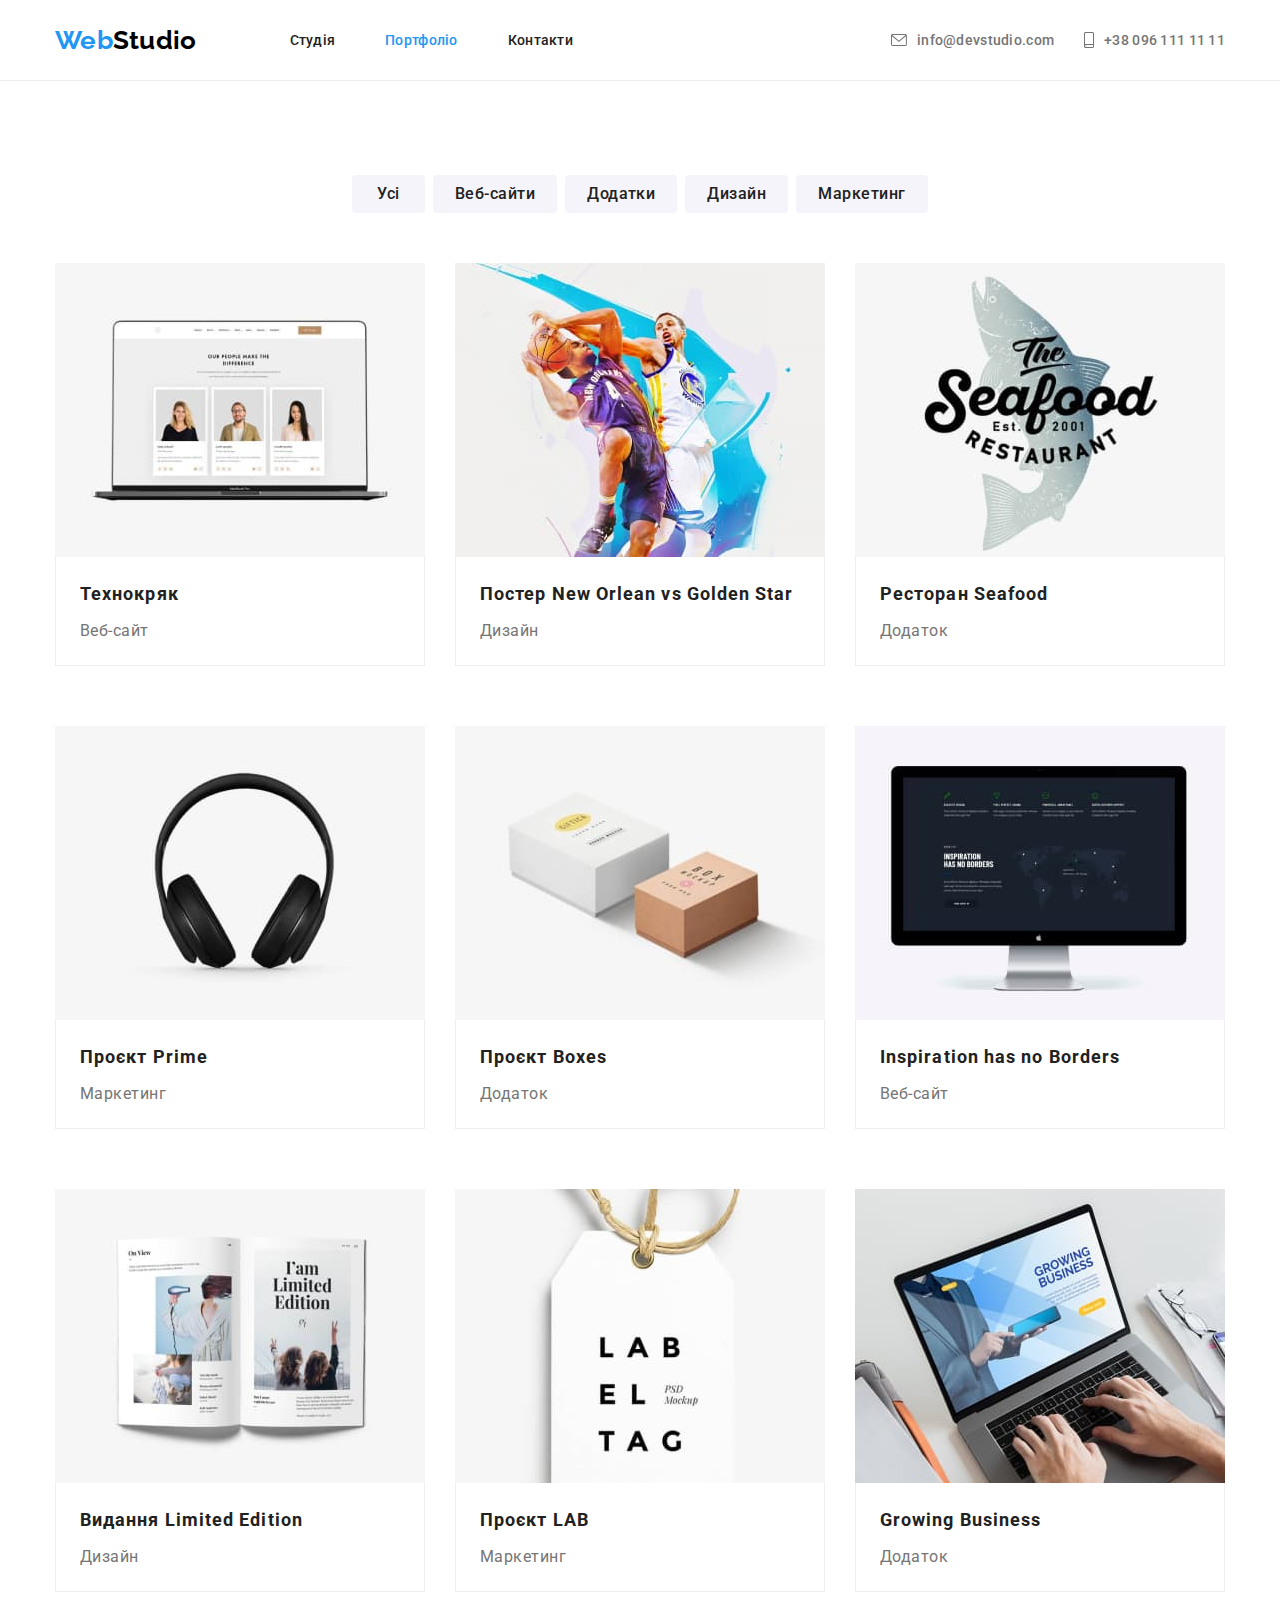
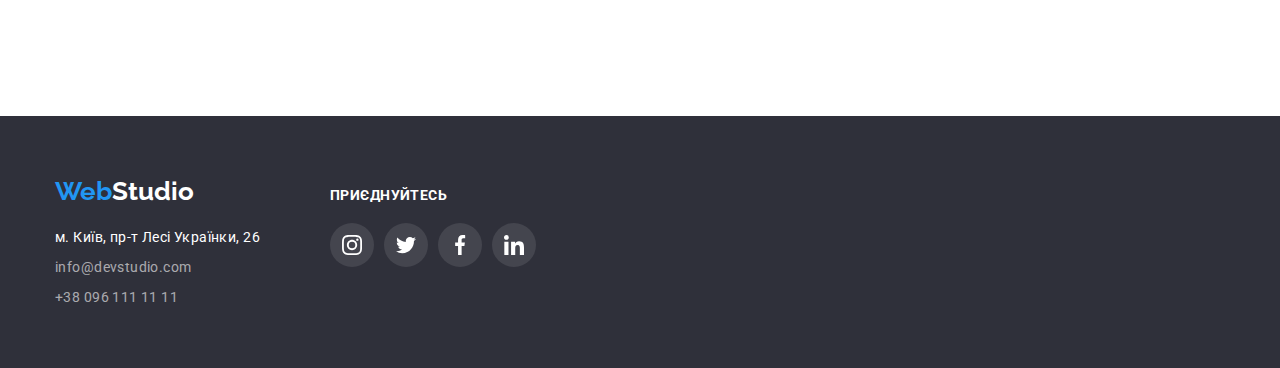
==== commit 0a482837: "contact-link flex/contact-link:focus" ====
--- a/portfolio.html
+++ b/portfolio.html
@@ -22,7 +22,7 @@
   </head>
   <body>
     <!-- шапка сайта з навігацією-->
-    <header class="header-section">
+     <header class="header-section">
       <!--Logo-->
       <div class="container header-container">
         <a class="logo header" href="./index.html">
@@ -36,9 +36,7 @@
               <a class="header-nav-link" href="./index.html">Студія</a>
             </li>
             <li class="header-nav-item">
-              <a class="header-nav-link current" href="./portfolio.html"
-                >Портфоліо</a
-              >
+              <a class="header-nav-link current" href="./portfolio.html">Портфоліо</a>
             </li>
             <li class="header-nav-item">
               <a class="header-nav-link" href="#contacts">Контакти</a>
--- a/css/styles.css
+++ b/css/styles.css
@@ -187,29 +187,30 @@
 /* .header-contact-item:not(:first-child) {
   margin-left: 30px;
 } */
-.header-contact-item {
-  display: flex;
-  gap: 10px;
+
+/* вигляд мейл і телефон */
+.header-contact-link {
+  display:flex;
   justify-content: center;
   align-items: center;
-}
-/* вигляд мейл і телефон */
-.header-contact-link {
   color: var(--text-color--);
   padding: 32px 0px;
+  gap:10px;
 }
 /* колір  від  link-батька */
 .contact-icon {
+  display:block;
   fill: currentColor;
-}
-/* hover на контакти в header */
-.header-contact-link:hover .contact-icon,
-.header-contact-link:focus .contact-icon {
-  color: var(--accent-color--);
+ }
+/* hover/focus на контакти в header */
+.header-contact-link:focus ,
+.header-contact-link:hover .contact-icon {
+ 
   fill: var(--accent-color--);
-}
-
-/* реакція на наведення на елемент списка посилання  */
+  color:var(--accent-color--);
+}
+
+/* hover на посиланнях в навігації */
 .header-nav-link:focus,
 .header-nav-link:hover,
 .header-contact0link:focus,
@@ -428,7 +429,7 @@
   padding-bottom: 94px;
 }
 .title-client {
-  padding-bottom: 50px;
+  margin-bottom:50px;
 }
 .client-list {
   display: flex;
